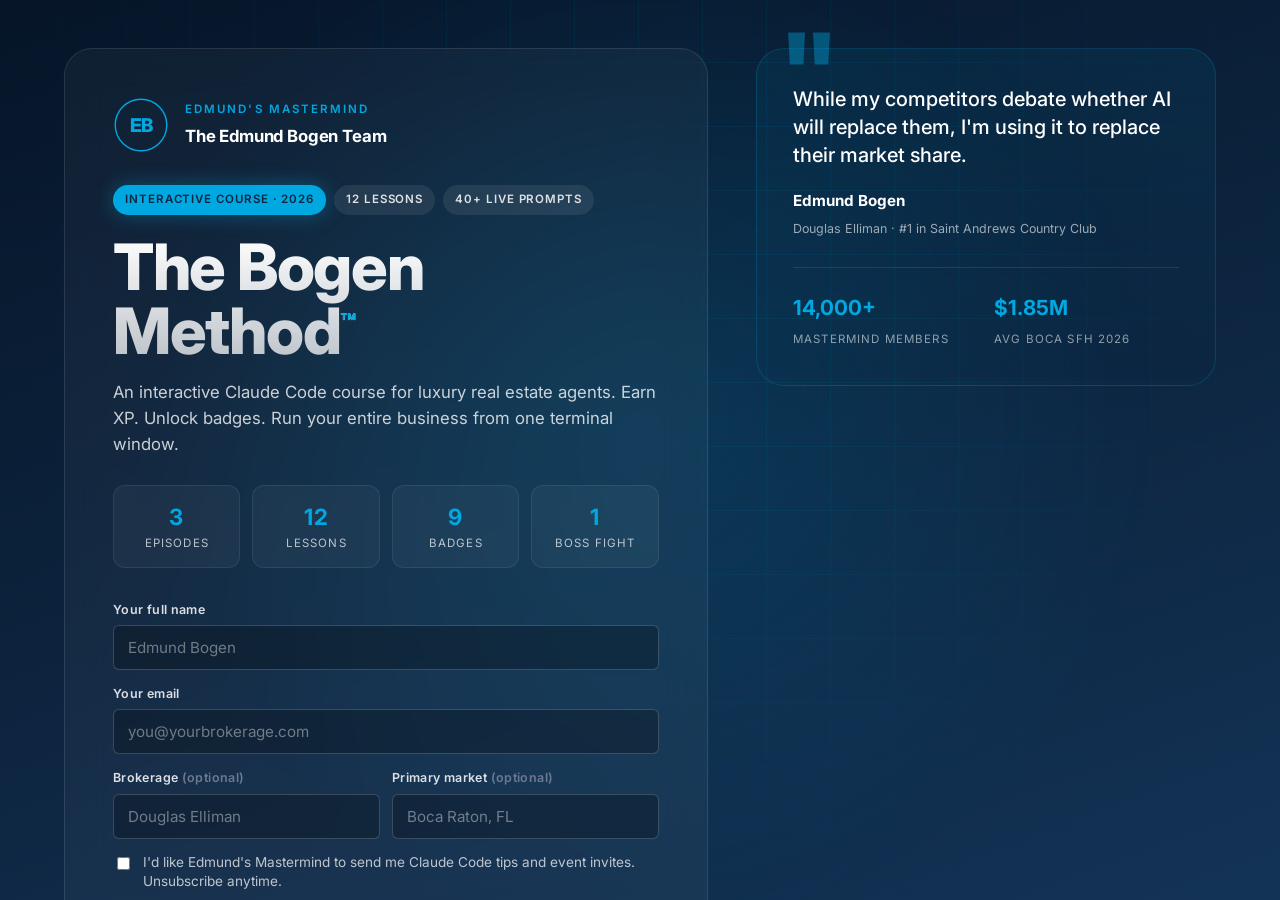
==== index.html @ 4c34db13 "The Bogen Method — interactive course site v1" ====
<!doctype html>
<html lang="en">
  <head>
    <meta charset="utf-8" />
    <meta name="viewport" content="width=device-width, initial-scale=1" />
    <meta name="theme-color" content="#0d2540" />
    <title>The Bogen Method — Claude Code for Realtors | Edmund's Mastermind</title>
    <meta
      name="description"
      content="The interactive Claude Code course for luxury real estate agents. Install, master, and scale your business from the terminal — taught by Edmund Bogen, Douglas Elliman."
    />
    <link rel="preconnect" href="https://fonts.googleapis.com" />
    <link rel="preconnect" href="https://fonts.gstatic.com" crossorigin />
    <link
      href="https://fonts.googleapis.com/css2?family=Inter:wght@300;400;500;600;700;800;900&family=JetBrains+Mono:wght@400;500;600;700&display=swap"
      rel="stylesheet"
    />
    <link rel="stylesheet" href="css/style.css" />
    <link rel="icon" type="image/svg+xml" href="assets/favicon.svg" />
  </head>
  <body>
    <!-- ============ ENROLL GATE ============ -->
    <section id="gate" class="screen screen--gate active">
      <div class="gate-bg" aria-hidden="true">
        <div class="gate-grid"></div>
        <div class="gate-glow"></div>
      </div>
      <div class="gate-inner">
        <div class="gate-card">
          <div class="gate-brand">
            <div class="logo-mark" aria-hidden="true">
              <svg viewBox="0 0 100 100" fill="none">
                <circle cx="50" cy="50" r="46" stroke="currentColor" stroke-width="2.5" />
                <text x="50" y="62" text-anchor="middle" font-family="Inter, sans-serif" font-weight="800" font-size="34" fill="currentColor" letter-spacing="-1">EB</text>
              </svg>
            </div>
            <div>
              <div class="eyebrow">Edmund's Mastermind</div>
              <div class="brand-name">The Edmund Bogen Team</div>
            </div>
          </div>

          <div class="badge-row">
            <span class="pill pill--accent">Interactive Course · 2026</span>
            <span class="pill">12 lessons</span>
            <span class="pill">40+ live prompts</span>
          </div>

          <h1 class="gate-title">
            The Bogen Method<span class="gate-title-trade">™</span>
          </h1>
          <p class="gate-tagline">
            An interactive Claude Code course for luxury real estate agents.
            Earn XP. Unlock badges. Run your entire business from one terminal window.
          </p>

          <ul class="gate-stats">
            <li><strong>3</strong>Episodes</li>
            <li><strong>12</strong>Lessons</li>
            <li><strong>9</strong>Badges</li>
            <li><strong>1</strong>Boss fight</li>
          </ul>

          <form id="enrollForm" class="gate-form" autocomplete="on" novalidate>
            <div class="form-row">
              <label for="fullName">Your full name</label>
              <input id="fullName" name="fullName" type="text" required placeholder="Edmund Bogen" autocomplete="name" />
            </div>
            <div class="form-row">
              <label for="email">Your email</label>
              <input id="email" name="email" type="email" required placeholder="you@yourbrokerage.com" autocomplete="email" />
            </div>
            <div class="form-row form-row--split">
              <div>
                <label for="brokerage">Brokerage <span class="muted">(optional)</span></label>
                <input id="brokerage" name="brokerage" type="text" placeholder="Douglas Elliman" autocomplete="organization" />
              </div>
              <div>
                <label for="market">Primary market <span class="muted">(optional)</span></label>
                <input id="market" name="market" type="text" placeholder="Boca Raton, FL" />
              </div>
            </div>

            <label class="checkbox-row">
              <input id="consent" type="checkbox" required />
              <span>I'd like Edmund's Mastermind to send me Claude Code tips and event invites. Unsubscribe anytime.</span>
            </label>

            <button id="enrollBtn" type="submit" class="btn btn--primary btn--full">
              <span>Start Episode 1</span>
              <span class="btn-arrow">→</span>
            </button>
          </form>

          <p class="gate-fineprint">
            Already enrolled? Progress is saved on this device.
            <button id="resumeBtn" class="link-btn" type="button">Resume your game →</button>
          </p>
        </div>

        <aside class="gate-quote">
          <div class="gate-quote-mark">"</div>
          <blockquote>
            While my competitors debate whether AI will replace them, I'm using it to replace their market share.
          </blockquote>
          <cite>
            <strong>Edmund Bogen</strong>
            <span>Douglas Elliman · #1 in Saint Andrews Country Club</span>
          </cite>
          <div class="gate-quote-stats">
            <div><strong>14,000+</strong><span>Mastermind members</span></div>
            <div><strong>$1.85M</strong><span>Avg Boca SFH 2026</span></div>
          </div>
        </aside>
      </div>
    </section>

    <!-- ============ MAIN APP ============ -->
    <div id="app" class="app" hidden>
      <header class="topbar">
        <div class="topbar-inner">
          <a class="topbar-brand" href="#" data-route="home">
            <svg class="topbar-logo" viewBox="0 0 100 100" fill="none" aria-hidden="true">
              <circle cx="50" cy="50" r="46" stroke="currentColor" stroke-width="2.5" />
              <text x="50" y="62" text-anchor="middle" font-family="Inter, sans-serif" font-weight="800" font-size="34" fill="currentColor" letter-spacing="-1">EB</text>
            </svg>
            <span>The Bogen Method</span>
          </a>
          <nav class="topbar-nav" id="topbarNav">
            <a href="#" data-route="home">Home</a>
            <a href="#" data-route="ep1">Episode 1</a>
            <a href="#" data-route="ep2">Episode 2</a>
            <a href="#" data-route="ep3">Episode 3</a>
            <a href="#" data-route="tools">Tools</a>
            <a href="#" data-route="vault">Vault</a>
            <a href="#" data-route="badges">Badges</a>
          </nav>
          <div class="topbar-user">
            <div class="hud">
              <div class="hud-item" title="Your level">
                <span class="hud-label">LVL</span>
                <span id="hudLevel" class="hud-value">1</span>
              </div>
              <div class="hud-item hud-item--xp" title="Experience points">
                <span class="hud-label">XP</span>
                <span id="hudXP" class="hud-value">0</span>
                <div class="hud-xpbar"><div id="hudXPFill" class="hud-xpbar-fill"></div></div>
              </div>
              <div class="hud-item hud-item--streak" title="Daily streak">
                <span class="hud-flame">🔥</span>
                <span id="hudStreak" class="hud-value">0</span>
              </div>
            </div>
            <button id="userMenuBtn" class="user-menu-btn" aria-label="Account menu">
              <span id="userInitial">E</span>
            </button>
            <div id="userMenu" class="user-menu" hidden>
              <div class="user-menu-head">
                <div id="userMenuName"></div>
                <div id="userMenuEmail" class="muted"></div>
              </div>
              <button data-route="vault">My Vault</button>
              <button data-route="badges">Badges & Stats</button>
              <button id="exportBtn">Export progress</button>
              <button id="resetBtn" class="danger">Sign out / reset</button>
            </div>
          </div>
        </div>
        <div class="topbar-progress"><div id="totalProgress" class="topbar-progress-fill"></div></div>
      </header>

      <main id="view" class="view"></main>

      <footer class="footer">
        <div class="footer-inner">
          <div>
            <div class="footer-brand">The Edmund Bogen Team</div>
            <div class="footer-sub">at Douglas Elliman Real Estate · Boca Raton, FL</div>
          </div>
          <div class="footer-meta">
            <span>© 2026 Edmund's Mastermind</span>
            <span class="dot">·</span>
            <a href="mailto:edmund@bogenhomes.com">edmund@bogenhomes.com</a>
            <span class="dot">·</span>
            <a href="tel:5612357575">561-235-7575</a>
          </div>
        </div>
      </footer>
    </div>

    <!-- ============ TOAST + XP POPS ============ -->
    <div id="toast" class="toast" role="status" aria-live="polite"></div>
    <div id="xpStage" class="xp-stage" aria-hidden="true"></div>

    <!-- ============ MODAL ============ -->
    <div id="modal" class="modal" hidden>
      <div class="modal-backdrop" data-close></div>
      <div class="modal-panel" role="dialog" aria-modal="true">
        <button class="modal-close" id="modalClose" aria-label="Close">×</button>
        <div id="modalBody"></div>
      </div>
    </div>

    <!-- ============ BADGE UNLOCK OVERLAY ============ -->
    <div id="badgeOverlay" class="badge-overlay" hidden>
      <div class="badge-overlay-inner">
        <div class="badge-overlay-rays"></div>
        <div id="badgeOverlayIcon" class="badge-overlay-icon"></div>
        <div class="badge-overlay-label">Badge unlocked</div>
        <div id="badgeOverlayName" class="badge-overlay-name"></div>
        <div id="badgeOverlayDesc" class="badge-overlay-desc"></div>
        <button id="badgeOverlayBtn" class="btn btn--primary">Claim +50 XP</button>
      </div>
    </div>

    <script src="js/data.js"></script>
    <script src="js/state.js"></script>
    <script src="js/sfx.js"></script>
    <script src="js/components.js"></script>
    <script src="js/lessons.js"></script>
    <script src="js/tools.js"></script>
    <script src="js/app.js"></script>
  </body>
</html>
---- css/style.css ----
/* =========================================================
   The Bogen Method — Interactive Course
   Edmund Bogen Team brand: navy #0d2540 / #1a3e5c / cyan #00a8e1
   ========================================================= */

:root {
  --navy-950: #08172a;
  --navy-900: #0d2540;
  --navy-800: #133356;
  --navy-700: #1a3e5c;
  --navy-600: #234e74;
  --navy-500: #2f6593;
  --ink: #0a1a2e;
  --ink-2: #1a2842;
  --paper: #ffffff;
  --paper-soft: #f6f8fb;
  --paper-warm: #f1f4f8;
  --line: #dde3ec;
  --line-strong: #c5cfdc;
  --muted: #6b7a90;
  --muted-2: #94a3b8;
  --text: #0a1a2e;
  --text-2: #2a3a52;

  --cyan: #00a8e1;
  --cyan-bright: #1bb6e8;
  --cyan-dark: #0080ab;
  --cyan-glow: rgba(0, 168, 225, 0.35);

  --gold: #e6b450;
  --green: #2ec27e;
  --red: #e35d6a;
  --purple: #8b6cef;
  --orange: #f08a3e;

  --radius-sm: 6px;
  --radius: 12px;
  --radius-lg: 18px;
  --radius-xl: 28px;

  --shadow-sm: 0 1px 2px rgba(13, 37, 64, 0.08), 0 2px 6px rgba(13, 37, 64, 0.04);
  --shadow: 0 4px 16px rgba(13, 37, 64, 0.08), 0 12px 32px rgba(13, 37, 64, 0.06);
  --shadow-lg: 0 20px 60px rgba(13, 37, 64, 0.18), 0 4px 12px rgba(13, 37, 64, 0.06);
  --shadow-glow: 0 0 0 1px var(--cyan), 0 0 24px var(--cyan-glow);

  --font-sans: "Inter", ui-sans-serif, system-ui, -apple-system, "Segoe UI", Roboto, sans-serif;
  --font-mono: "JetBrains Mono", ui-monospace, "SF Mono", Menlo, Consolas, monospace;

  --t-fast: 160ms cubic-bezier(0.4, 0, 0.2, 1);
  --t-mid: 280ms cubic-bezier(0.4, 0, 0.2, 1);
  --t-slow: 480ms cubic-bezier(0.16, 1, 0.3, 1);
}

* {
  box-sizing: border-box;
}

html,
body {
  margin: 0;
  padding: 0;
}

body {
  font-family: var(--font-sans);
  color: var(--text);
  background: var(--paper-soft);
  font-size: 16px;
  line-height: 1.55;
  -webkit-font-smoothing: antialiased;
  -moz-osx-font-smoothing: grayscale;
  text-rendering: optimizeLegibility;
}

button {
  font-family: inherit;
  cursor: pointer;
  border: none;
  background: none;
  color: inherit;
}
a {
  color: var(--navy-700);
  text-decoration: none;
}
a:hover {
  color: var(--cyan);
}
input,
textarea {
  font-family: inherit;
  color: inherit;
}

img,
svg {
  display: block;
  max-width: 100%;
}

/* ============================ TYPOGRAPHY ============================ */
h1,
h2,
h3,
h4 {
  margin: 0 0 0.4em;
  letter-spacing: -0.02em;
  color: var(--ink);
  font-weight: 700;
  line-height: 1.15;
}
h1 {
  font-size: clamp(2rem, 4.5vw, 3.4rem);
  font-weight: 800;
}
h2 {
  font-size: clamp(1.5rem, 3vw, 2.1rem);
}
h3 {
  font-size: 1.25rem;
}
h4 {
  font-size: 1.05rem;
}
p {
  margin: 0 0 1em;
}
.muted {
  color: var(--muted);
}
.eyebrow {
  font-size: 0.72rem;
  text-transform: uppercase;
  letter-spacing: 0.18em;
  font-weight: 600;
  color: var(--cyan);
}

/* ============================ ENROLL GATE ============================ */
.screen--gate {
  position: fixed;
  inset: 0;
  background: linear-gradient(160deg, #061528 0%, #0d2540 55%, #133356 100%);
  color: #fff;
  overflow: auto;
  z-index: 100;
}
.screen--gate.hidden {
  display: none;
}
.gate-bg {
  position: absolute;
  inset: 0;
  overflow: hidden;
  pointer-events: none;
}
.gate-grid {
  position: absolute;
  inset: -2px;
  background-image:
    linear-gradient(to right, rgba(0, 168, 225, 0.07) 1px, transparent 1px),
    linear-gradient(to bottom, rgba(0, 168, 225, 0.07) 1px, transparent 1px);
  background-size: 64px 64px;
  mask-image: radial-gradient(ellipse at 50% 30%, #000 30%, transparent 80%);
}
.gate-glow {
  position: absolute;
  top: -20%;
  left: 50%;
  transform: translateX(-50%);
  width: 1200px;
  height: 1200px;
  background: radial-gradient(circle, var(--cyan-glow) 0%, transparent 60%);
  opacity: 0.45;
  filter: blur(40px);
}
.gate-inner {
  position: relative;
  z-index: 1;
  max-width: 1200px;
  margin: 0 auto;
  padding: 48px 24px 80px;
  display: grid;
  grid-template-columns: minmax(0, 1.4fr) minmax(0, 1fr);
  gap: 48px;
  align-items: start;
}
@media (max-width: 920px) {
  .gate-inner {
    grid-template-columns: 1fr;
  }
}
.gate-card {
  background: rgba(255, 255, 255, 0.04);
  border: 1px solid rgba(255, 255, 255, 0.1);
  border-radius: var(--radius-xl);
  padding: clamp(28px, 4vw, 48px);
  backdrop-filter: blur(20px);
}
.gate-brand {
  display: flex;
  align-items: center;
  gap: 16px;
  margin-bottom: 32px;
}
.gate-brand .logo-mark {
  width: 56px;
  height: 56px;
  color: var(--cyan);
  flex-shrink: 0;
}
.gate-brand .eyebrow {
  margin-bottom: 4px;
}
.gate-brand .brand-name {
  font-weight: 700;
  font-size: 1.05rem;
  letter-spacing: -0.01em;
}
.badge-row {
  display: flex;
  gap: 8px;
  margin-bottom: 20px;
  flex-wrap: wrap;
}
.pill {
  display: inline-flex;
  align-items: center;
  font-size: 0.72rem;
  font-weight: 600;
  letter-spacing: 0.08em;
  text-transform: uppercase;
  padding: 6px 12px;
  border-radius: 999px;
  background: rgba(255, 255, 255, 0.08);
  color: rgba(255, 255, 255, 0.85);
}
.pill--accent {
  background: var(--cyan);
  color: var(--navy-900);
  box-shadow: 0 0 20px var(--cyan-glow);
}
.gate-title {
  font-size: clamp(2.4rem, 6vw, 4rem);
  font-weight: 800;
  line-height: 1;
  margin: 0 0 16px;
  background: linear-gradient(180deg, #fff 0%, rgba(255, 255, 255, 0.72) 100%);
  -webkit-background-clip: text;
  background-clip: text;
  color: transparent;
}
.gate-title-trade {
  font-size: 0.4em;
  vertical-align: super;
  color: var(--cyan);
  -webkit-text-fill-color: var(--cyan);
}
.gate-tagline {
  font-size: 1.05rem;
  color: rgba(255, 255, 255, 0.78);
  max-width: 56ch;
  margin: 0 0 28px;
  line-height: 1.55;
}
.gate-stats {
  list-style: none;
  display: grid;
  grid-template-columns: repeat(4, 1fr);
  gap: 12px;
  margin: 0 0 32px;
  padding: 0;
}
.gate-stats li {
  text-align: center;
  padding: 14px 8px;
  background: rgba(255, 255, 255, 0.04);
  border: 1px solid rgba(255, 255, 255, 0.08);
  border-radius: var(--radius);
}
.gate-stats strong {
  display: block;
  font-size: 1.4rem;
  color: var(--cyan);
  font-weight: 700;
}
.gate-stats li {
  font-size: 0.72rem;
  text-transform: uppercase;
  letter-spacing: 0.1em;
  color: rgba(255, 255, 255, 0.7);
}
.gate-form {
  margin-bottom: 16px;
}
.form-row {
  margin-bottom: 14px;
}
.form-row label {
  display: block;
  font-size: 0.78rem;
  font-weight: 600;
  margin-bottom: 6px;
  color: rgba(255, 255, 255, 0.85);
  letter-spacing: 0.03em;
}
.form-row--split {
  display: grid;
  grid-template-columns: 1fr 1fr;
  gap: 12px;
}
@media (max-width: 540px) {
  .form-row--split {
    grid-template-columns: 1fr;
  }
}
.gate-form input[type="text"],
.gate-form input[type="email"] {
  width: 100%;
  padding: 12px 14px;
  border-radius: var(--radius-sm);
  border: 1px solid rgba(255, 255, 255, 0.18);
  background: rgba(0, 0, 0, 0.25);
  color: #fff;
  font-size: 0.95rem;
  transition: border var(--t-fast), box-shadow var(--t-fast);
}
.gate-form input::placeholder {
  color: rgba(255, 255, 255, 0.4);
}
.gate-form input:focus {
  outline: none;
  border-color: var(--cyan);
  box-shadow: 0 0 0 3px rgba(0, 168, 225, 0.25);
}
.gate-form input[aria-invalid="true"] {
  border-color: var(--red);
}
.checkbox-row {
  display: flex;
  gap: 10px;
  align-items: flex-start;
  font-size: 0.85rem;
  color: rgba(255, 255, 255, 0.72);
  margin-bottom: 20px;
  line-height: 1.45;
  cursor: pointer;
}
.checkbox-row input {
  margin-top: 4px;
  accent-color: var(--cyan);
}
.gate-fineprint {
  text-align: center;
  font-size: 0.85rem;
  color: rgba(255, 255, 255, 0.55);
  margin: 0;
}
.link-btn {
  color: var(--cyan);
  background: none;
  border: none;
  padding: 0;
  cursor: pointer;
  font: inherit;
  text-decoration: underline;
  text-underline-offset: 3px;
}
.link-btn:hover {
  color: var(--cyan-bright);
}
.gate-quote {
  background: linear-gradient(180deg, rgba(0, 168, 225, 0.08) 0%, rgba(0, 0, 0, 0) 100%);
  border: 1px solid rgba(0, 168, 225, 0.2);
  border-radius: var(--radius-xl);
  padding: 36px;
  position: relative;
}
.gate-quote-mark {
  position: absolute;
  top: -32px;
  left: 24px;
  font-size: 7rem;
  font-weight: 800;
  color: var(--cyan);
  opacity: 0.4;
  line-height: 1;
}
.gate-quote blockquote {
  margin: 0 0 20px;
  font-size: 1.25rem;
  line-height: 1.4;
  font-weight: 500;
  color: #fff;
}
.gate-quote cite {
  font-style: normal;
  display: block;
}
.gate-quote cite strong {
  display: block;
  font-size: 0.95rem;
  margin-bottom: 2px;
}
.gate-quote cite span {
  font-size: 0.78rem;
  color: rgba(255, 255, 255, 0.6);
}
.gate-quote-stats {
  display: grid;
  grid-template-columns: 1fr 1fr;
  gap: 16px;
  margin-top: 28px;
  padding-top: 24px;
  border-top: 1px solid rgba(255, 255, 255, 0.1);
}
.gate-quote-stats > div strong {
  display: block;
  font-size: 1.3rem;
  color: var(--cyan);
  font-weight: 700;
}
.gate-quote-stats > div span {
  font-size: 0.72rem;
  text-transform: uppercase;
  letter-spacing: 0.1em;
  color: rgba(255, 255, 255, 0.55);
}

/* ============================ BUTTONS ============================ */
.btn {
  display: inline-flex;
  align-items: center;
  justify-content: center;
  gap: 8px;
  padding: 12px 22px;
  font-size: 0.92rem;
  font-weight: 600;
  letter-spacing: 0.02em;
  border-radius: var(--radius-sm);
  transition: all var(--t-fast);
  border: 1px solid transparent;
  white-space: nowrap;
  user-select: none;
}
.btn--primary {
  background: var(--cyan);
  color: var(--navy-900);
  box-shadow: 0 4px 14px rgba(0, 168, 225, 0.35);
}
.btn--primary:hover {
  background: var(--cyan-bright);
  transform: translateY(-1px);
  box-shadow: 0 6px 22px rgba(0, 168, 225, 0.5);
}
.btn--primary:active {
  transform: translateY(0);
}
.btn--ghost {
  background: transparent;
  border-color: var(--line);
  color: var(--text);
}
.btn--ghost:hover {
  border-color: var(--navy-700);
  color: var(--navy-700);
}
.btn--dark {
  background: var(--navy-900);
  color: #fff;
}
.btn--dark:hover {
  background: var(--navy-700);
}
.btn--full {
  width: 100%;
  padding: 14px 22px;
  font-size: 1rem;
}
.btn--lg {
  padding: 16px 28px;
  font-size: 1.05rem;
}
.btn--sm {
  padding: 8px 14px;
  font-size: 0.82rem;
}
.btn-arrow {
  transition: transform var(--t-fast);
}
.btn:hover .btn-arrow {
  transform: translateX(3px);
}
.btn:disabled {
  opacity: 0.5;
  cursor: not-allowed;
  transform: none !important;
}

/* ============================ TOP BAR ============================ */
.app {
  min-height: 100vh;
  display: flex;
  flex-direction: column;
}
.topbar {
  position: sticky;
  top: 0;
  z-index: 40;
  background: rgba(13, 37, 64, 0.97);
  color: #fff;
  backdrop-filter: blur(20px);
  border-bottom: 1px solid rgba(255, 255, 255, 0.08);
}
.topbar-inner {
  max-width: 1280px;
  margin: 0 auto;
  padding: 12px 24px;
  display: flex;
  align-items: center;
  gap: 20px;
}
.topbar-brand {
  display: flex;
  align-items: center;
  gap: 10px;
  color: #fff;
  font-weight: 700;
  letter-spacing: -0.01em;
  flex-shrink: 0;
}
.topbar-brand:hover {
  color: var(--cyan);
}
.topbar-logo {
  width: 32px;
  height: 32px;
  color: var(--cyan);
}
.topbar-brand span {
  font-size: 0.95rem;
}
.topbar-nav {
  display: flex;
  gap: 4px;
  flex: 1;
  margin-left: 16px;
  overflow-x: auto;
  scrollbar-width: none;
}
.topbar-nav::-webkit-scrollbar {
  display: none;
}
.topbar-nav a {
  color: rgba(255, 255, 255, 0.7);
  font-size: 0.85rem;
  font-weight: 500;
  padding: 8px 12px;
  border-radius: var(--radius-sm);
  white-space: nowrap;
  transition: all var(--t-fast);
}
.topbar-nav a:hover {
  background: rgba(255, 255, 255, 0.06);
  color: #fff;
}
.topbar-nav a.active {
  color: var(--cyan);
  background: rgba(0, 168, 225, 0.1);
}
.topbar-user {
  display: flex;
  align-items: center;
  gap: 14px;
  position: relative;
}
.hud {
  display: flex;
  align-items: center;
  gap: 8px;
  padding: 6px 10px;
  background: rgba(0, 0, 0, 0.25);
  border-radius: 999px;
  border: 1px solid rgba(255, 255, 255, 0.06);
}
.hud-item {
  display: flex;
  align-items: center;
  gap: 4px;
  font-size: 0.78rem;
  font-weight: 700;
  padding: 0 4px;
}
.hud-label {
  color: rgba(255, 255, 255, 0.5);
  font-size: 0.65rem;
  letter-spacing: 0.1em;
}
.hud-value {
  color: #fff;
  font-variant-numeric: tabular-nums;
}
.hud-item--xp {
  position: relative;
  padding-right: 60px;
}
.hud-xpbar {
  position: absolute;
  right: 4px;
  top: 50%;
  transform: translateY(-50%);
  width: 48px;
  height: 5px;
  background: rgba(255, 255, 255, 0.1);
  border-radius: 999px;
  overflow: hidden;
}
.hud-xpbar-fill {
  height: 100%;
  background: linear-gradient(90deg, var(--cyan-dark), var(--cyan));
  width: 0;
  transition: width var(--t-slow);
  box-shadow: 0 0 8px var(--cyan-glow);
}
.hud-flame {
  font-size: 0.85rem;
}
.hud-item--streak .hud-value {
  color: var(--gold);
}
@media (max-width: 720px) {
  .hud {
    display: none;
  }
}
.user-menu-btn {
  width: 36px;
  height: 36px;
  border-radius: 999px;
  background: var(--cyan);
  color: var(--navy-900);
  font-weight: 700;
  font-size: 0.92rem;
  display: flex;
  align-items: center;
  justify-content: center;
}
.user-menu {
  position: absolute;
  right: 0;
  top: calc(100% + 8px);
  background: #fff;
  color: var(--text);
  border-radius: var(--radius);
  box-shadow: var(--shadow-lg);
  min-width: 240px;
  padding: 6px;
  z-index: 30;
}
.user-menu-head {
  padding: 10px 12px;
  border-bottom: 1px solid var(--line);
  margin-bottom: 4px;
}
.user-menu-head div:first-child {
  font-weight: 700;
}
.user-menu-head div + div {
  font-size: 0.82rem;
}
.user-menu button {
  display: block;
  width: 100%;
  text-align: left;
  padding: 9px 12px;
  font-size: 0.88rem;
  border-radius: var(--radius-sm);
  color: var(--text);
}
.user-menu button:hover {
  background: var(--paper-soft);
}
.user-menu button.danger {
  color: var(--red);
}
.topbar-progress {
  height: 3px;
  background: rgba(255, 255, 255, 0.06);
  position: relative;
}
.topbar-progress-fill {
  height: 100%;
  background: linear-gradient(90deg, var(--cyan-dark), var(--cyan), var(--cyan-bright));
  width: 0;
  transition: width var(--t-slow);
  box-shadow: 0 0 10px var(--cyan-glow);
}
@media (max-width: 760px) {
  .topbar-nav {
    font-size: 0.8rem;
  }
  .topbar-brand span {
    display: none;
  }
}

/* ============================ VIEW (main content area) ============================ */
.view {
  flex: 1;
  max-width: 1180px;
  width: 100%;
  margin: 0 auto;
  padding: 32px 24px 80px;
}
@media (max-width: 540px) {
  .view {
    padding: 20px 16px 60px;
  }
}

/* ============================ HOME / DASHBOARD ============================ */
.welcome {
  background: linear-gradient(135deg, var(--navy-900) 0%, var(--navy-700) 100%);
  color: #fff;
  border-radius: var(--radius-xl);
  padding: clamp(28px, 5vw, 48px);
  margin-bottom: 32px;
  position: relative;
  overflow: hidden;
}
.welcome::after {
  content: "";
  position: absolute;
  right: -120px;
  top: -120px;
  width: 360px;
  height: 360px;
  background: radial-gradient(circle, var(--cyan-glow) 0%, transparent 70%);
  filter: blur(40px);
}
.welcome-eyebrow {
  font-size: 0.72rem;
  text-transform: uppercase;
  letter-spacing: 0.18em;
  color: var(--cyan);
  font-weight: 600;
  margin-bottom: 12px;
}
.welcome h1 {
  color: #fff;
  font-size: clamp(1.6rem, 3.5vw, 2.4rem);
  margin-bottom: 8px;
}
.welcome p {
  color: rgba(255, 255, 255, 0.75);
  max-width: 60ch;
  font-size: 1.02rem;
}
.welcome-stats {
  display: grid;
  grid-template-columns: repeat(auto-fit, minmax(150px, 1fr));
  gap: 16px;
  margin-top: 28px;
  position: relative;
  z-index: 1;
}
.welcome-stat {
  background: rgba(255, 255, 255, 0.06);
  border: 1px solid rgba(255, 255, 255, 0.08);
  border-radius: var(--radius);
  padding: 14px 16px;
}
.welcome-stat-label {
  font-size: 0.7rem;
  text-transform: uppercase;
  letter-spacing: 0.12em;
  color: rgba(255, 255, 255, 0.5);
  margin-bottom: 4px;
}
.welcome-stat-value {
  font-size: 1.5rem;
  font-weight: 700;
  color: #fff;
  font-variant-numeric: tabular-nums;
}
.welcome-stat-value .accent {
  color: var(--cyan);
}
.welcome-cta {
  margin-top: 28px;
  display: flex;
  gap: 12px;
  flex-wrap: wrap;
}

.section-head {
  display: flex;
  justify-content: space-between;
  align-items: end;
  margin: 48px 0 18px;
  gap: 16px;
}
.section-head h2 {
  margin: 0;
}
.section-head p {
  color: var(--muted);
  margin: 0;
  font-size: 0.92rem;
}

.episode-grid {
  display: grid;
  grid-template-columns: repeat(auto-fit, minmax(320px, 1fr));
  gap: 20px;
}
.episode-card {
  background: #fff;
  border: 1px solid var(--line);
  border-radius: var(--radius-lg);
  padding: 24px;
  display: flex;
  flex-direction: column;
  gap: 14px;
  transition: all var(--t-mid);
  cursor: pointer;
  position: relative;
  overflow: hidden;
}
.episode-card::before {
  content: "";
  position: absolute;
  left: 0;
  top: 0;
  bottom: 0;
  width: 4px;
  background: var(--cyan);
  transform: scaleY(0.3);
  transform-origin: top;
  transition: transform var(--t-mid);
}
.episode-card:hover {
  transform: translateY(-2px);
  box-shadow: var(--shadow);
  border-color: var(--navy-700);
}
.episode-card:hover::before {
  transform: scaleY(1);
}
.episode-num {
  font-family: var(--font-mono);
  font-size: 0.78rem;
  font-weight: 600;
  color: var(--cyan);
  letter-spacing: 0.08em;
}
.episode-title {
  font-size: 1.4rem;
  font-weight: 700;
  margin: 0;
  line-height: 1.2;
}
.episode-desc {
  color: var(--muted);
  font-size: 0.92rem;
  margin: 0;
  line-height: 1.5;
  flex-grow: 1;
}
.episode-progress {
  display: flex;
  align-items: center;
  gap: 10px;
  font-size: 0.78rem;
  color: var(--muted);
}
.episode-progress-bar {
  flex: 1;
  height: 6px;
  background: var(--paper-warm);
  border-radius: 999px;
  overflow: hidden;
}
.episode-progress-fill {
  height: 100%;
  background: linear-gradient(90deg, var(--cyan-dark), var(--cyan));
  transition: width var(--t-slow);
}
.episode-meta {
  display: flex;
  gap: 14px;
  font-size: 0.78rem;
  color: var(--muted);
  padding-top: 12px;
  border-top: 1px solid var(--line);
}
.episode-meta strong {
  color: var(--text);
  font-weight: 600;
}

/* ============================ DASHBOARD PANELS ============================ */
.dash-grid {
  display: grid;
  grid-template-columns: 2fr 1fr;
  gap: 24px;
  margin: 32px 0;
}
@media (max-width: 880px) {
  .dash-grid {
    grid-template-columns: 1fr;
  }
}
.panel {
  background: #fff;
  border: 1px solid var(--line);
  border-radius: var(--radius-lg);
  padding: 24px;
}
.panel--dark {
  background: var(--navy-900);
  color: #fff;
  border: none;
}
.panel--dark h3 {
  color: #fff;
}
.panel h3 {
  margin-top: 0;
  font-size: 1.1rem;
  display: flex;
  align-items: center;
  gap: 8px;
}
.panel-eyebrow {
  font-size: 0.7rem;
  text-transform: uppercase;
  letter-spacing: 0.15em;
  font-weight: 600;
  color: var(--cyan);
  margin-bottom: 8px;
}

/* mission of the day */
.mission {
  display: flex;
  align-items: center;
  gap: 14px;
  padding: 14px 16px;
  border-radius: var(--radius);
  border: 1px dashed var(--cyan);
  background: rgba(0, 168, 225, 0.04);
  margin-top: 12px;
}
.mission-icon {
  width: 40px;
  height: 40px;
  flex-shrink: 0;
  border-radius: 12px;
  background: var(--cyan);
  color: #fff;
  display: flex;
  align-items: center;
  justify-content: center;
  font-size: 1.2rem;
}
.mission-text strong {
  display: block;
  font-size: 0.95rem;
}
.mission-text span {
  font-size: 0.82rem;
  color: var(--muted);
}

/* leaderboard / cohort stat */
.cohort {
  display: grid;
  grid-template-columns: 1fr;
  gap: 12px;
  margin-top: 8px;
}
.cohort-row {
  display: flex;
  align-items: center;
  gap: 10px;
  font-size: 0.85rem;
}
.cohort-row .name {
  width: 110px;
  color: rgba(255, 255, 255, 0.7);
}
.cohort-row.me .name {
  color: var(--cyan);
  font-weight: 700;
}
.cohort-bar {
  flex: 1;
  height: 8px;
  background: rgba(255, 255, 255, 0.08);
  border-radius: 999px;
  overflow: hidden;
}
.cohort-bar-fill {
  height: 100%;
  background: linear-gradient(90deg, var(--cyan-dark), var(--cyan));
  border-radius: 999px;
  transition: width var(--t-slow);
}
.cohort-row.me .cohort-bar-fill {
  background: linear-gradient(90deg, var(--gold), #ffd278);
}
.cohort-row .xp {
  width: 60px;
  text-align: right;
  font-variant-numeric: tabular-nums;
  font-weight: 600;
}

/* ============================ EPISODE PAGE ============================ */
.ep-hero {
  background: linear-gradient(135deg, var(--navy-900), var(--navy-700));
  color: #fff;
  padding: clamp(28px, 4vw, 44px);
  border-radius: var(--radius-xl);
  margin-bottom: 32px;
  position: relative;
  overflow: hidden;
}
.ep-hero-eyebrow {
  font-size: 0.74rem;
  letter-spacing: 0.15em;
  color: var(--cyan);
  font-weight: 600;
  text-transform: uppercase;
  margin-bottom: 8px;
}
.ep-hero h1 {
  color: #fff;
}
.ep-hero p {
  max-width: 60ch;
  color: rgba(255, 255, 255, 0.78);
}

.lesson-list {
  display: grid;
  gap: 12px;
}
.lesson-row {
  background: #fff;
  border: 1px solid var(--line);
  border-radius: var(--radius);
  padding: 16px 20px;
  display: grid;
  grid-template-columns: 36px 1fr auto;
  align-items: center;
  gap: 16px;
  cursor: pointer;
  transition: all var(--t-fast);
}
.lesson-row:hover {
  border-color: var(--navy-700);
  transform: translateX(2px);
}
.lesson-row.locked {
  opacity: 0.55;
  cursor: not-allowed;
}
.lesson-row.locked:hover {
  transform: none;
  border-color: var(--line);
}
.lesson-row.done {
  background: linear-gradient(to right, rgba(46, 194, 126, 0.05), #fff);
}
.lesson-num {
  width: 36px;
  height: 36px;
  border-radius: 999px;
  background: var(--paper-warm);
  display: flex;
  align-items: center;
  justify-content: center;
  font-weight: 700;
  font-size: 0.92rem;
  color: var(--muted);
}
.lesson-row.done .lesson-num {
  background: var(--green);
  color: #fff;
}
.lesson-row.active .lesson-num {
  background: var(--cyan);
  color: #fff;
}
.lesson-title {
  font-weight: 600;
  font-size: 0.98rem;
  margin: 0;
}
.lesson-meta {
  font-size: 0.78rem;
  color: var(--muted);
  margin-top: 2px;
}
.lesson-xp {
  font-size: 0.78rem;
  font-weight: 700;
  color: var(--cyan);
  background: rgba(0, 168, 225, 0.08);
  padding: 4px 10px;
  border-radius: 999px;
  white-space: nowrap;
}

/* ============================ LESSON PAGE ============================ */
.lesson-wrap {
  display: grid;
  grid-template-columns: 240px 1fr;
  gap: 36px;
}
@media (max-width: 880px) {
  .lesson-wrap {
    grid-template-columns: 1fr;
  }
  .lesson-side {
    position: static !important;
  }
}
.lesson-side {
  position: sticky;
  top: 80px;
  align-self: start;
  height: max-content;
}
.lesson-side-back {
  font-size: 0.85rem;
  color: var(--muted);
  display: inline-flex;
  align-items: center;
  gap: 6px;
  margin-bottom: 24px;
}
.lesson-side-eyebrow {
  font-size: 0.7rem;
  text-transform: uppercase;
  letter-spacing: 0.12em;
  color: var(--cyan);
  font-weight: 600;
  margin-bottom: 8px;
}
.lesson-side-num {
  font-family: var(--font-mono);
  font-size: 0.85rem;
  color: var(--muted);
  margin-bottom: 6px;
}
.lesson-side h2 {
  font-size: 1.3rem;
  line-height: 1.2;
  margin-bottom: 16px;
}
.lesson-toc {
  list-style: none;
  padding: 0;
  margin: 0 0 24px;
  border-left: 2px solid var(--line);
}
.lesson-toc li {
  padding: 6px 0 6px 14px;
  font-size: 0.85rem;
  color: var(--muted);
  position: relative;
  cursor: pointer;
  transition: color var(--t-fast);
}
.lesson-toc li:hover {
  color: var(--navy-700);
}
.lesson-toc li.active {
  color: var(--cyan);
  font-weight: 600;
}
.lesson-toc li.active::before {
  content: "";
  position: absolute;
  left: -2px;
  top: 6px;
  bottom: 6px;
  width: 2px;
  background: var(--cyan);
}

.lesson-main {
  min-width: 0;
}
.lesson-main h1 {
  font-size: clamp(1.8rem, 3.5vw, 2.6rem);
}
.lesson-section {
  margin: 32px 0;
}
.lesson-section h3 {
  font-size: 1.3rem;
  margin-bottom: 14px;
}
.lesson-main p {
  font-size: 1rem;
  line-height: 1.65;
  color: var(--text-2);
  max-width: 65ch;
}
.lesson-main ul,
.lesson-main ol {
  font-size: 0.98rem;
  line-height: 1.6;
  color: var(--text-2);
  max-width: 65ch;
}
.lesson-main strong {
  color: var(--ink);
}
.lesson-main code {
  font-family: var(--font-mono);
  font-size: 0.88em;
  background: var(--paper-warm);
  padding: 2px 6px;
  border-radius: 4px;
  color: var(--navy-800);
}

.callout {
  border-left: 4px solid var(--cyan);
  background: rgba(0, 168, 225, 0.05);
  border-radius: var(--radius-sm);
  padding: 16px 18px;
  margin: 20px 0;
}
.callout--warn {
  border-color: var(--orange);
  background: rgba(240, 138, 62, 0.06);
}
.callout--danger {
  border-color: var(--red);
  background: rgba(227, 93, 106, 0.06);
}
.callout--success {
  border-color: var(--green);
  background: rgba(46, 194, 126, 0.06);
}
.callout strong {
  display: block;
  margin-bottom: 4px;
  font-size: 0.92rem;
}
.callout p {
  margin: 0;
  font-size: 0.92rem;
}

/* ============================ INTERACTIVE: TERMINAL ============================ */
.terminal {
  background: #050b14;
  color: #d6e7f5;
  border-radius: var(--radius);
  font-family: var(--font-mono);
  font-size: 0.86rem;
  line-height: 1.55;
  overflow: hidden;
  border: 1px solid #11253f;
  margin: 16px 0;
  box-shadow: 0 20px 50px rgba(0, 0, 0, 0.25);
}
.terminal-head {
  display: flex;
  align-items: center;
  gap: 8px;
  padding: 10px 14px;
  background: #0a1828;
  border-bottom: 1px solid #11253f;
}
.terminal-dot {
  width: 12px;
  height: 12px;
  border-radius: 999px;
  background: #4b5b70;
}
.terminal-dot:nth-child(1) {
  background: #ff5f57;
}
.terminal-dot:nth-child(2) {
  background: #febc2e;
}
.terminal-dot:nth-child(3) {
  background: #28c840;
}
.terminal-title {
  margin-left: 10px;
  font-size: 0.78rem;
  color: #7a8da3;
  letter-spacing: 0.04em;
}
.terminal-body {
  padding: 16px 18px;
  min-height: 200px;
  max-height: 460px;
  overflow-y: auto;
  white-space: pre-wrap;
  word-break: break-word;
}
.terminal-line {
  display: block;
  animation: termfade 0.3s ease-out;
}
@keyframes termfade {
  from {
    opacity: 0;
    transform: translateY(2px);
  }
  to {
    opacity: 1;
    transform: none;
  }
}
.term-prompt {
  color: var(--cyan);
}
.term-cmd {
  color: #ffffff;
}
.term-out {
  color: #b8c8da;
}
.term-claude {
  color: #a8c5e6;
}
.term-good {
  color: #6ee19b;
}
.term-err {
  color: #ff7a7a;
}
.term-dim {
  color: #5d738f;
}
.term-input-row {
  display: flex;
  align-items: center;
  gap: 6px;
  padding: 0 18px 14px;
}
.term-input-prompt {
  color: var(--cyan);
}
.term-input {
  flex: 1;
  background: transparent;
  border: none;
  outline: none;
  color: #fff;
  font-family: var(--font-mono);
  font-size: 0.86rem;
  caret-color: var(--cyan);
}
.term-cursor {
  display: inline-block;
  width: 8px;
  height: 1.1em;
  background: var(--cyan);
  vertical-align: middle;
  animation: cursor 1s steps(1) infinite;
}
@keyframes cursor {
  50% {
    background: transparent;
  }
}
.term-hint {
  padding: 8px 18px;
  background: rgba(0, 168, 225, 0.08);
  border-top: 1px solid #11253f;
  font-size: 0.78rem;
  color: var(--cyan);
}
.term-hint code {
  background: rgba(0, 168, 225, 0.15);
  padding: 1px 6px;
  border-radius: 3px;
  font-size: 0.82em;
}

/* ============================ PROMPT BLOCK ============================ */
.prompt-block {
  background: var(--navy-900);
  color: #cfdcec;
  border-radius: var(--radius);
  padding: 0;
  margin: 16px 0;
  border: 1px solid var(--navy-700);
  overflow: hidden;
}
.prompt-block-head {
  display: flex;
  align-items: center;
  justify-content: space-between;
  padding: 10px 16px;
  border-bottom: 1px solid var(--navy-700);
  font-size: 0.78rem;
  background: var(--navy-800);
}
.prompt-block-label {
  color: var(--cyan);
  font-weight: 600;
  letter-spacing: 0.06em;
  text-transform: uppercase;
}
.prompt-block-actions {
  display: flex;
  gap: 6px;
}
.prompt-block pre {
  margin: 0;
  padding: 16px 18px;
  font-family: var(--font-mono);
  font-size: 0.84rem;
  line-height: 1.6;
  white-space: pre-wrap;
  word-break: break-word;
  max-height: 380px;
  overflow-y: auto;
}
.icon-btn {
  display: inline-flex;
  align-items: center;
  gap: 4px;
  padding: 4px 10px;
  background: transparent;
  border: 1px solid rgba(255, 255, 255, 0.18);
  color: #cfdcec;
  border-radius: var(--radius-sm);
  font-size: 0.74rem;
  font-weight: 600;
  letter-spacing: 0.03em;
  cursor: pointer;
  transition: all var(--t-fast);
}
.icon-btn:hover {
  background: rgba(0, 168, 225, 0.15);
  border-color: var(--cyan);
  color: #fff;
}
.icon-btn.copied {
  background: var(--green);
  border-color: var(--green);
  color: #fff;
}

/* ============================ QUIZ ============================ */
.quiz {
  background: #fff;
  border: 1px solid var(--line);
  border-radius: var(--radius-lg);
  padding: 24px;
  margin: 24px 0;
  position: relative;
}
.quiz-head {
  display: flex;
  justify-content: space-between;
  align-items: center;
  margin-bottom: 16px;
}
.quiz-eyebrow {
  font-size: 0.72rem;
  text-transform: uppercase;
  letter-spacing: 0.15em;
  color: var(--cyan);
  font-weight: 700;
}
.quiz-progress {
  font-size: 0.82rem;
  color: var(--muted);
  font-variant-numeric: tabular-nums;
}
.quiz-combo {
  display: inline-flex;
  align-items: center;
  gap: 4px;
  padding: 3px 8px;
  background: var(--gold);
  color: var(--navy-900);
  border-radius: 999px;
  font-size: 0.72rem;
  font-weight: 700;
  margin-left: 8px;
  animation: pop 0.4s ease-out;
}
@keyframes pop {
  0% {
    transform: scale(0.4);
    opacity: 0;
  }
  60% {
    transform: scale(1.15);
  }
  100% {
    transform: scale(1);
    opacity: 1;
  }
}
.quiz-timer {
  display: flex;
  align-items: center;
  gap: 8px;
}
.quiz-timer-bar {
  width: 100px;
  height: 5px;
  background: var(--paper-warm);
  border-radius: 999px;
  overflow: hidden;
}
.quiz-timer-fill {
  height: 100%;
  background: var(--green);
  width: 100%;
  transition: width 1s linear, background-color var(--t-fast);
}
.quiz-timer-fill.warn {
  background: var(--orange);
}
.quiz-timer-fill.danger {
  background: var(--red);
}
.quiz-question {
  font-size: 1.1rem;
  font-weight: 600;
  line-height: 1.45;
  margin-bottom: 20px;
}
.quiz-options {
  display: grid;
  gap: 10px;
}
.quiz-option {
  text-align: left;
  width: 100%;
  background: #fff;
  border: 2px solid var(--line);
  padding: 14px 16px;
  border-radius: var(--radius);
  font-size: 0.96rem;
  cursor: pointer;
  transition: all var(--t-fast);
  display: flex;
  align-items: flex-start;
  gap: 12px;
  line-height: 1.45;
}
.quiz-option:hover:not(:disabled) {
  border-color: var(--navy-700);
  background: var(--paper-soft);
}
.quiz-option .quiz-key {
  flex-shrink: 0;
  width: 26px;
  height: 26px;
  border-radius: 6px;
  background: var(--paper-warm);
  display: flex;
  align-items: center;
  justify-content: center;
  font-weight: 700;
  font-size: 0.78rem;
  font-family: var(--font-mono);
}
.quiz-option.correct {
  border-color: var(--green);
  background: rgba(46, 194, 126, 0.08);
}
.quiz-option.correct .quiz-key {
  background: var(--green);
  color: #fff;
}
.quiz-option.wrong {
  border-color: var(--red);
  background: rgba(227, 93, 106, 0.08);
}
.quiz-option.wrong .quiz-key {
  background: var(--red);
  color: #fff;
}
.quiz-option:disabled {
  cursor: not-allowed;
}
.quiz-feedback {
  margin-top: 16px;
  padding: 14px 16px;
  background: var(--paper-warm);
  border-radius: var(--radius);
  font-size: 0.92rem;
  animation: slideUp 0.3s ease-out;
}
.quiz-feedback strong {
  display: block;
  margin-bottom: 4px;
}
.quiz-feedback.correct {
  background: rgba(46, 194, 126, 0.08);
  color: #1f7a4e;
}
.quiz-feedback.wrong {
  background: rgba(227, 93, 106, 0.08);
  color: #a8323e;
}
@keyframes slideUp {
  from {
    opacity: 0;
    transform: translateY(6px);
  }
  to {
    opacity: 1;
    transform: none;
  }
}
.quiz-next {
  margin-top: 18px;
  text-align: right;
}

.quiz-result {
  text-align: center;
  padding: 12px;
}
.quiz-result-score {
  font-size: 3rem;
  font-weight: 800;
  color: var(--cyan);
  font-variant-numeric: tabular-nums;
}
.quiz-result-stars {
  display: flex;
  justify-content: center;
  gap: 6px;
  font-size: 1.6rem;
  margin: 8px 0 16px;
}
.quiz-star {
  color: var(--line);
  transition: all var(--t-mid);
}
.quiz-star.on {
  color: var(--gold);
  animation: starpop 0.4s ease-out;
}
@keyframes starpop {
  from {
    transform: scale(0) rotate(-60deg);
  }
  to {
    transform: scale(1) rotate(0);
  }
}

/* ============================ CTFC DRAG BUILDER ============================ */
.ctfc {
  background: #fff;
  border: 1px solid var(--line);
  border-radius: var(--radius-lg);
  padding: 24px;
  margin: 24px 0;
}
.ctfc-cols {
  display: grid;
  grid-template-columns: 1fr 1fr;
  gap: 20px;
  margin: 16px 0;
}
@media (max-width: 640px) {
  .ctfc-cols {
    grid-template-columns: 1fr;
  }
}
.ctfc-pool,
.ctfc-slots {
  background: var(--paper-soft);
  border-radius: var(--radius);
  padding: 14px;
  min-height: 240px;
}
.ctfc-pool h4,
.ctfc-slots h4 {
  font-size: 0.82rem;
  letter-spacing: 0.08em;
  text-transform: uppercase;
  color: var(--muted);
  margin: 0 0 10px;
}
.ctfc-chip {
  display: block;
  background: #fff;
  border: 1px solid var(--line-strong);
  border-radius: var(--radius-sm);
  padding: 10px 12px;
  font-size: 0.88rem;
  margin-bottom: 8px;
  cursor: grab;
  user-select: none;
  transition: all var(--t-fast);
}
.ctfc-chip:hover {
  border-color: var(--cyan);
  transform: translateY(-1px);
  box-shadow: var(--shadow-sm);
}
.ctfc-chip.dragging {
  opacity: 0.4;
}
.ctfc-chip.placed {
  display: none;
}
.ctfc-slot {
  background: #fff;
  border: 2px dashed var(--line-strong);
  border-radius: var(--radius-sm);
  padding: 12px;
  margin-bottom: 10px;
  min-height: 52px;
  display: flex;
  align-items: center;
  gap: 10px;
  transition: all var(--t-fast);
}
.ctfc-slot.over {
  border-color: var(--cyan);
  background: rgba(0, 168, 225, 0.05);
}
.ctfc-slot.filled {
  border-style: solid;
  background: var(--paper-warm);
}
.ctfc-slot-label {
  font-size: 0.7rem;
  font-weight: 700;
  text-transform: uppercase;
  letter-spacing: 0.08em;
  color: var(--cyan);
  background: rgba(0, 168, 225, 0.1);
  padding: 4px 8px;
  border-radius: 4px;
}
.ctfc-slot.filled .ctfc-slot-content {
  font-size: 0.88rem;
}
.ctfc-result {
  background: var(--navy-900);
  color: #cfdcec;
  border-radius: var(--radius);
  padding: 16px;
  font-family: var(--font-mono);
  font-size: 0.84rem;
  margin-top: 16px;
  min-height: 80px;
}
.ctfc-result em {
  color: var(--muted-2);
  font-style: normal;
}

/* ============================ SLASH FORGE ============================ */
.forge {
  background: #fff;
  border: 1px solid var(--line);
  border-radius: var(--radius-lg);
  padding: 24px;
  margin: 24px 0;
}
.forge-grid {
  display: grid;
  grid-template-columns: 1fr 1fr;
  gap: 24px;
}
@media (max-width: 760px) {
  .forge-grid {
    grid-template-columns: 1fr;
  }
}
.forge-field {
  margin-bottom: 14px;
}
.forge-field label {
  display: block;
  font-size: 0.78rem;
  font-weight: 700;
  text-transform: uppercase;
  letter-spacing: 0.08em;
  color: var(--cyan);
  margin-bottom: 6px;
}
.forge-field input,
.forge-field textarea,
.forge-field select {
  width: 100%;
  padding: 10px 12px;
  border: 1px solid var(--line);
  border-radius: var(--radius-sm);
  font-size: 0.92rem;
  background: #fff;
  transition: border var(--t-fast);
}
.forge-field input:focus,
.forge-field textarea:focus,
.forge-field select:focus {
  outline: none;
  border-color: var(--cyan);
  box-shadow: 0 0 0 3px rgba(0, 168, 225, 0.15);
}
.forge-field textarea {
  min-height: 80px;
  resize: vertical;
  font-family: inherit;
}
.forge-checks {
  display: grid;
  grid-template-columns: 1fr 1fr;
  gap: 6px;
}
.forge-check {
  display: flex;
  align-items: center;
  gap: 8px;
  font-size: 0.85rem;
  padding: 8px 10px;
  background: var(--paper-soft);
  border-radius: var(--radius-sm);
  cursor: pointer;
}
.forge-check input {
  accent-color: var(--cyan);
}
.forge-preview {
  background: var(--navy-900);
  border-radius: var(--radius);
  padding: 16px;
  color: #cfdcec;
  font-family: var(--font-mono);
  font-size: 0.82rem;
  line-height: 1.55;
  max-height: 380px;
  overflow-y: auto;
  white-space: pre-wrap;
}

/* ============================ MISSION SCREEN ============================ */
.mission-screen {
  background: linear-gradient(135deg, var(--navy-900), #1a1f3d);
  color: #fff;
  border-radius: var(--radius-xl);
  padding: clamp(28px, 5vw, 48px);
  position: relative;
  overflow: hidden;
}
.mission-screen::before {
  content: "";
  position: absolute;
  inset: 0;
  background-image: radial-gradient(circle at 80% 20%, rgba(0, 168, 225, 0.18), transparent 50%);
}
.mission-screen > * {
  position: relative;
}
.mission-screen h1 {
  color: #fff;
}
.mission-screen p {
  color: rgba(255, 255, 255, 0.78);
  max-width: 60ch;
}
.mission-objectives {
  list-style: none;
  padding: 0;
  margin: 28px 0;
  display: grid;
  gap: 10px;
}
.mission-objectives li {
  display: flex;
  align-items: center;
  gap: 12px;
  padding: 14px 16px;
  background: rgba(255, 255, 255, 0.04);
  border-radius: var(--radius);
  border: 1px solid rgba(255, 255, 255, 0.08);
  font-size: 0.92rem;
  color: rgba(255, 255, 255, 0.92);
}
.mission-objectives li strong {
  color: #ffffff;
  display: block;
  margin-bottom: 4px;
  font-size: 0.98rem;
}
.mission-objectives li label,
.mission-objectives li > div {
  color: rgba(255, 255, 255, 0.85);
}
.mission-objectives li .obj-check {
  width: 22px;
  height: 22px;
  border-radius: 999px;
  border: 2px solid rgba(255, 255, 255, 0.3);
  display: flex;
  align-items: center;
  justify-content: center;
  flex-shrink: 0;
  font-size: 0.8rem;
}
.mission-objectives li.done {
  background: rgba(46, 194, 126, 0.1);
  border-color: var(--green);
}
.mission-objectives li.done .obj-check {
  background: var(--green);
  border-color: var(--green);
  color: #fff;
}

/* ============================ BADGE / ACHIEVEMENT ============================ */
.badge-grid {
  display: grid;
  grid-template-columns: repeat(auto-fit, minmax(170px, 1fr));
  gap: 16px;
}
.badge {
  background: #fff;
  border: 1px solid var(--line);
  border-radius: var(--radius-lg);
  padding: 20px;
  text-align: center;
  position: relative;
  transition: all var(--t-mid);
}
.badge.locked {
  opacity: 0.45;
  filter: grayscale(1);
}
.badge:not(.locked):hover {
  transform: translateY(-3px);
  box-shadow: var(--shadow);
}
.badge-icon {
  width: 76px;
  height: 76px;
  border-radius: 999px;
  margin: 0 auto 12px;
  display: flex;
  align-items: center;
  justify-content: center;
  font-size: 2.2rem;
  background: linear-gradient(135deg, var(--cyan-dark), var(--cyan));
  color: #fff;
  box-shadow: 0 6px 18px rgba(0, 168, 225, 0.3);
}
.badge.b-gold .badge-icon {
  background: linear-gradient(135deg, #c08a30, var(--gold));
  box-shadow: 0 6px 18px rgba(230, 180, 80, 0.4);
}
.badge.b-purple .badge-icon {
  background: linear-gradient(135deg, #6a4ed4, var(--purple));
  box-shadow: 0 6px 18px rgba(139, 108, 239, 0.4);
}
.badge.b-green .badge-icon {
  background: linear-gradient(135deg, #1e9a5e, var(--green));
}
.badge.b-red .badge-icon {
  background: linear-gradient(135deg, #b73e4a, var(--red));
}
.badge h4 {
  font-size: 0.98rem;
  margin: 0 0 4px;
}
.badge p {
  font-size: 0.82rem;
  color: var(--muted);
  margin: 0;
  line-height: 1.4;
}

/* badge overlay (full screen unlock) */
.badge-overlay[hidden] {
  display: none !important;
}
.badge-overlay {
  position: fixed;
  inset: 0;
  z-index: 200;
  background: rgba(8, 23, 42, 0.85);
  backdrop-filter: blur(8px);
  display: flex;
  align-items: center;
  justify-content: center;
  animation: fadein 0.3s ease-out;
}
@keyframes fadein {
  from {
    opacity: 0;
  }
  to {
    opacity: 1;
  }
}
.badge-overlay-inner {
  text-align: center;
  color: #fff;
  position: relative;
  padding: 40px 24px;
  max-width: 480px;
}
.badge-overlay-rays {
  position: absolute;
  top: 50%;
  left: 50%;
  width: 600px;
  height: 600px;
  transform: translate(-50%, -50%);
  background: conic-gradient(
    from 0deg,
    transparent 0deg,
    rgba(0, 168, 225, 0.2) 5deg,
    transparent 10deg,
    transparent 30deg,
    rgba(0, 168, 225, 0.18) 40deg,
    transparent 50deg,
    transparent 80deg,
    rgba(0, 168, 225, 0.16) 90deg,
    transparent 100deg
  );
  animation: spin 12s linear infinite;
  z-index: 0;
  filter: blur(2px);
}
@keyframes spin {
  to {
    transform: translate(-50%, -50%) rotate(360deg);
  }
}
.badge-overlay-icon {
  position: relative;
  z-index: 1;
  width: 140px;
  height: 140px;
  border-radius: 999px;
  margin: 0 auto 24px;
  display: flex;
  align-items: center;
  justify-content: center;
  font-size: 4rem;
  background: linear-gradient(135deg, var(--cyan-dark), var(--cyan));
  box-shadow: 0 0 50px var(--cyan-glow), 0 20px 60px rgba(0, 0, 0, 0.4);
  animation: bounce 0.7s cubic-bezier(0.34, 1.56, 0.64, 1);
}
@keyframes bounce {
  0% {
    transform: scale(0) rotate(-180deg);
    opacity: 0;
  }
  60% {
    transform: scale(1.15) rotate(10deg);
  }
  100% {
    transform: scale(1) rotate(0);
    opacity: 1;
  }
}
.badge-overlay-label {
  font-size: 0.78rem;
  letter-spacing: 0.2em;
  text-transform: uppercase;
  color: var(--cyan);
  font-weight: 700;
  position: relative;
  z-index: 1;
}
.badge-overlay-name {
  font-size: 2rem;
  font-weight: 800;
  margin: 8px 0;
  position: relative;
  z-index: 1;
}
.badge-overlay-desc {
  color: rgba(255, 255, 255, 0.75);
  margin-bottom: 28px;
  position: relative;
  z-index: 1;
  font-size: 1rem;
  line-height: 1.5;
}
.badge-overlay-inner .btn {
  position: relative;
  z-index: 1;
}

/* ============================ XP STAGE (floating numbers) ============================ */
.xp-stage {
  position: fixed;
  inset: 0;
  pointer-events: none;
  z-index: 150;
}
.xp-pop {
  position: absolute;
  font-weight: 800;
  font-size: 1.3rem;
  color: var(--cyan);
  text-shadow: 0 2px 8px rgba(0, 168, 225, 0.5);
  animation: xpfly 1.4s ease-out forwards;
}
@keyframes xpfly {
  0% {
    opacity: 0;
    transform: translateY(0) scale(0.6);
  }
  20% {
    opacity: 1;
    transform: translateY(-10px) scale(1.1);
  }
  100% {
    opacity: 0;
    transform: translateY(-80px) scale(1);
  }
}

/* ============================ TOAST ============================ */
.toast {
  position: fixed;
  bottom: 24px;
  left: 50%;
  transform: translateX(-50%) translateY(20px);
  background: var(--navy-900);
  color: #fff;
  padding: 12px 20px;
  border-radius: 999px;
  font-size: 0.88rem;
  font-weight: 500;
  box-shadow: var(--shadow-lg);
  z-index: 160;
  opacity: 0;
  transition: all var(--t-mid);
  pointer-events: none;
  max-width: 90vw;
}
.toast.show {
  opacity: 1;
  transform: translateX(-50%) translateY(0);
}
.toast.success {
  background: var(--green);
}
.toast.error {
  background: var(--red);
}

/* ============================ MODAL ============================ */
.modal[hidden] {
  display: none !important;
}
.modal {
  position: fixed;
  inset: 0;
  z-index: 180;
  display: flex;
  align-items: center;
  justify-content: center;
}
.modal-backdrop {
  position: absolute;
  inset: 0;
  background: rgba(8, 23, 42, 0.75);
  backdrop-filter: blur(6px);
}
.modal-panel {
  position: relative;
  background: #fff;
  border-radius: var(--radius-lg);
  padding: 32px;
  max-width: 540px;
  width: 90vw;
  max-height: 86vh;
  overflow-y: auto;
  box-shadow: var(--shadow-lg);
  animation: modalin 0.3s cubic-bezier(0.16, 1, 0.3, 1);
}
@keyframes modalin {
  from {
    opacity: 0;
    transform: scale(0.96) translateY(10px);
  }
}
.modal-close {
  position: absolute;
  top: 12px;
  right: 12px;
  width: 32px;
  height: 32px;
  border-radius: 999px;
  font-size: 1.4rem;
  color: var(--muted);
  display: flex;
  align-items: center;
  justify-content: center;
  line-height: 1;
}
.modal-close:hover {
  background: var(--paper-soft);
  color: var(--ink);
}

/* ============================ VAULT / PROMPT LIBRARY ============================ */
.vault-row {
  background: #fff;
  border: 1px solid var(--line);
  border-radius: var(--radius);
  padding: 16px 20px;
  margin-bottom: 10px;
  display: grid;
  grid-template-columns: 1fr auto;
  gap: 14px;
  align-items: center;
}
.vault-row h4 {
  margin: 0;
  font-size: 0.96rem;
}
.vault-row .vault-meta {
  font-size: 0.78rem;
  color: var(--muted);
  margin-top: 2px;
}

/* ============================ ROI CALC ============================ */
.roi {
  display: grid;
  grid-template-columns: 1fr 1fr;
  gap: 24px;
}
@media (max-width: 760px) {
  .roi {
    grid-template-columns: 1fr;
  }
}
.roi-output {
  background: linear-gradient(135deg, var(--navy-900), var(--navy-700));
  color: #fff;
  border-radius: var(--radius-lg);
  padding: 28px;
  text-align: center;
  display: flex;
  flex-direction: column;
  justify-content: center;
}
.roi-output .label {
  font-size: 0.78rem;
  letter-spacing: 0.15em;
  text-transform: uppercase;
  color: var(--cyan);
  font-weight: 600;
}
.roi-output .big {
  font-size: clamp(2.5rem, 6vw, 4rem);
  font-weight: 800;
  color: #fff;
  font-variant-numeric: tabular-nums;
  line-height: 1;
  margin: 12px 0;
}
.roi-output .sub {
  color: rgba(255, 255, 255, 0.7);
  font-size: 0.9rem;
}
.roi-slider-row {
  margin-bottom: 18px;
}
.roi-slider-row label {
  display: flex;
  justify-content: space-between;
  font-size: 0.88rem;
  font-weight: 600;
  margin-bottom: 6px;
}
.roi-slider-row .val {
  color: var(--cyan);
  font-family: var(--font-mono);
}
.roi-slider-row input[type="range"] {
  width: 100%;
  accent-color: var(--cyan);
}

/* ============================ TROUBLESHOOTER TREE ============================ */
.tree {
  background: #fff;
  border: 1px solid var(--line);
  border-radius: var(--radius-lg);
  padding: 24px;
}
.tree-node {
  margin: 12px 0;
}
.tree-question {
  font-size: 1.05rem;
  font-weight: 600;
  margin-bottom: 12px;
}
.tree-options {
  display: grid;
  gap: 8px;
}
.tree-option {
  text-align: left;
  background: var(--paper-soft);
  border: 1px solid var(--line);
  padding: 12px 14px;
  border-radius: var(--radius);
  font-size: 0.92rem;
  transition: all var(--t-fast);
}
.tree-option:hover {
  border-color: var(--cyan);
  background: rgba(0, 168, 225, 0.05);
}
.tree-fix {
  background: var(--green);
  color: #fff;
  padding: 18px 20px;
  border-radius: var(--radius);
  margin-top: 12px;
  animation: slideUp 0.3s ease-out;
}
.tree-fix h4 {
  color: #fff;
  margin-top: 0;
}
.tree-fix code {
  background: rgba(0, 0, 0, 0.25);
  padding: 2px 8px;
  border-radius: 4px;
  font-family: var(--font-mono);
  font-size: 0.85em;
}
.tree-back {
  margin-top: 12px;
}

/* ============================ FOOTER ============================ */
.footer {
  background: var(--navy-900);
  color: rgba(255, 255, 255, 0.6);
  padding: 32px 24px;
  margin-top: auto;
}
.footer-inner {
  max-width: 1180px;
  margin: 0 auto;
  display: flex;
  justify-content: space-between;
  gap: 24px;
  align-items: center;
  flex-wrap: wrap;
  font-size: 0.85rem;
}
.footer-brand {
  color: #fff;
  font-weight: 700;
  margin-bottom: 2px;
}
.footer-sub {
  font-size: 0.78rem;
}
.footer-meta {
  display: flex;
  gap: 8px;
  align-items: center;
  flex-wrap: wrap;
}
.footer-meta a {
  color: var(--cyan);
}
.footer-meta .dot {
  opacity: 0.4;
}

/* ============================ CERTIFICATE ============================ */
.cert {
  background: linear-gradient(135deg, #fff 0%, #f6f8fb 100%);
  border: 2px solid var(--navy-900);
  border-radius: var(--radius-lg);
  padding: clamp(28px, 5vw, 56px);
  text-align: center;
  position: relative;
  overflow: hidden;
  margin: 24px 0;
}
.cert::before {
  content: "";
  position: absolute;
  inset: 12px;
  border: 1px solid var(--cyan);
  border-radius: var(--radius);
  pointer-events: none;
}
.cert-eyebrow {
  font-size: 0.78rem;
  letter-spacing: 0.3em;
  text-transform: uppercase;
  color: var(--cyan);
  font-weight: 600;
  margin-bottom: 8px;
}
.cert h2 {
  font-size: clamp(1.6rem, 4vw, 2.6rem);
  margin: 0 0 28px;
}
.cert-name {
  font-size: clamp(1.6rem, 4vw, 2.6rem);
  font-weight: 800;
  color: var(--navy-900);
  padding-bottom: 8px;
  border-bottom: 2px solid var(--cyan);
  display: inline-block;
  margin: 12px 0;
  font-family: "Inter", serif;
  letter-spacing: -0.02em;
}
.cert-line {
  color: var(--muted);
  margin: 12px 0;
}
.cert-sig {
  display: flex;
  justify-content: space-around;
  margin-top: 32px;
  font-size: 0.85rem;
  color: var(--muted);
  flex-wrap: wrap;
  gap: 16px;
}
.cert-sig div {
  text-align: center;
}
.cert-sig strong {
  display: block;
  color: var(--ink);
  font-size: 0.95rem;
  margin-bottom: 2px;
  padding-top: 28px;
  border-top: 1px solid var(--muted-2);
  min-width: 180px;
}

/* ============================ MISC ============================ */
.hidden {
  display: none !important;
}
.kbd {
  font-family: var(--font-mono);
  font-size: 0.82em;
  background: var(--paper-warm);
  padding: 2px 6px;
  border-radius: 4px;
  border: 1px solid var(--line);
  color: var(--ink);
}

.streak-list {
  list-style: none;
  padding: 0;
  margin: 12px 0 0;
  display: grid;
  grid-template-columns: repeat(7, 1fr);
  gap: 6px;
}
.streak-list li {
  aspect-ratio: 1;
  border-radius: var(--radius-sm);
  background: rgba(255, 255, 255, 0.06);
  display: flex;
  align-items: center;
  justify-content: center;
  font-size: 0.72rem;
  color: rgba(255, 255, 255, 0.5);
}
.streak-list li.lit {
  background: var(--cyan);
  color: var(--navy-900);
  font-weight: 700;
  box-shadow: 0 0 10px var(--cyan-glow);
}

/* scroll polish */
::-webkit-scrollbar {
  width: 10px;
  height: 10px;
}
::-webkit-scrollbar-track {
  background: transparent;
}
::-webkit-scrollbar-thumb {
  background: var(--line-strong);
  border-radius: 999px;
}
::-webkit-scrollbar-thumb:hover {
  background: var(--muted-2);
}

/* reveal animation utility */
.fade-in {
  animation: fade 0.5s ease-out;
}
@keyframes fade {
  from {
    opacity: 0;
    transform: translateY(8px);
  }
  to {
    opacity: 1;
    transform: none;
  }
}

.shake {
  animation: shake 0.3s ease-out;
}
@keyframes shake {
  0%, 100% {
    transform: translateX(0);
  }
  20%, 60% {
    transform: translateX(-6px);
  }
  40%, 80% {
    transform: translateX(6px);
  }
}

@media print {
  .topbar,
  .footer,
  .lesson-side,
  .btn {
    display: none !important;
  }
}
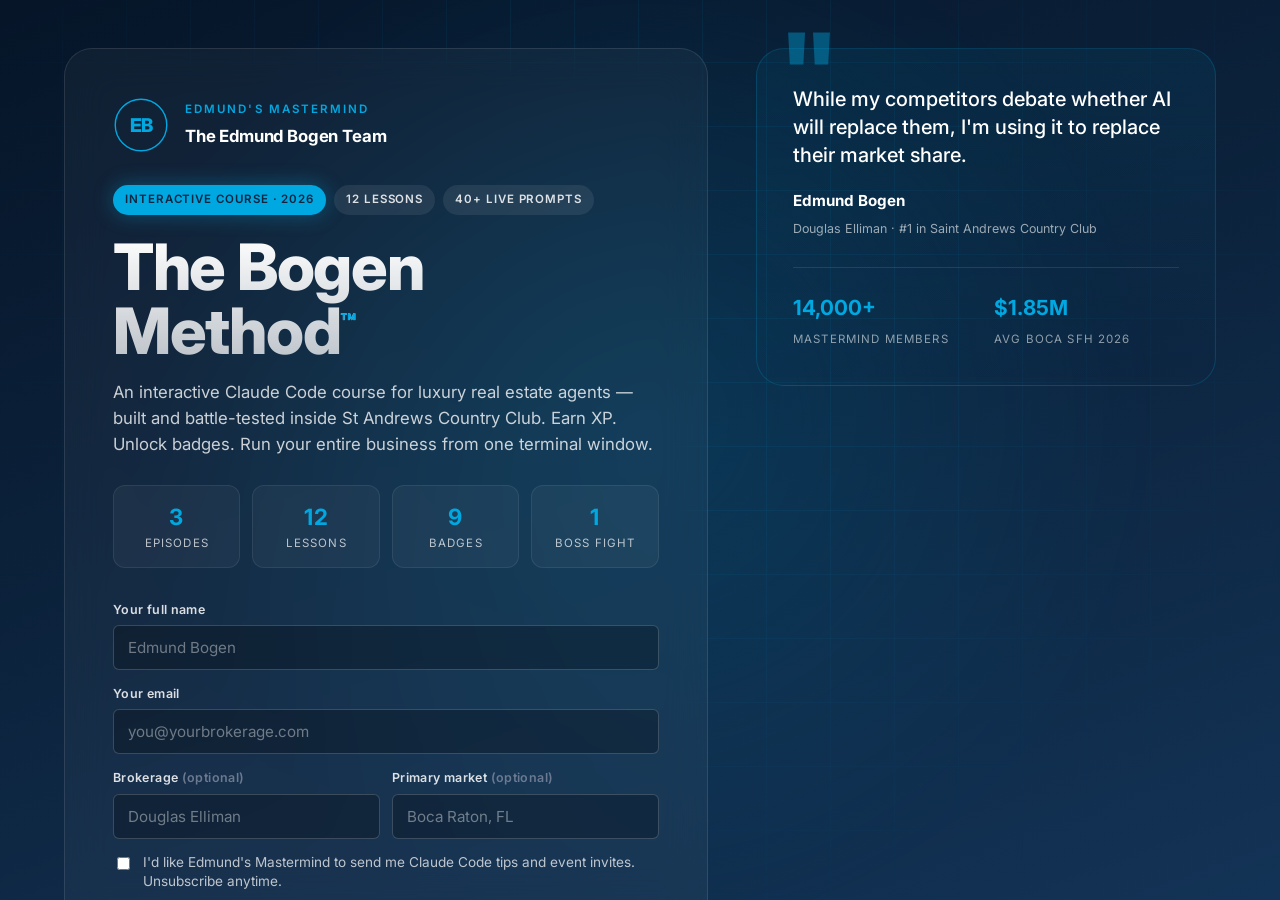
==== commit b6886e86: "Gate page: tagline + meta description now anchor to St Andrews Country Club Co-Authored-By: Claude O" ====
--- a/index.html
+++ b/index.html
@@ -7,7 +7,7 @@
     <title>The Bogen Method — Claude Code for Realtors | Edmund's Mastermind</title>
     <meta
       name="description"
-      content="The interactive Claude Code course for luxury real estate agents. Install, master, and scale your business from the terminal — taught by Edmund Bogen, Douglas Elliman."
+      content="An interactive Claude Code course for luxury real estate agents — built and battle-tested inside St Andrews Country Club. Taught by Edmund Bogen, Douglas Elliman."
     />
     <link rel="preconnect" href="https://fonts.googleapis.com" />
     <link rel="preconnect" href="https://fonts.gstatic.com" crossorigin />
@@ -50,7 +50,7 @@
             The Bogen Method<span class="gate-title-trade">™</span>
           </h1>
           <p class="gate-tagline">
-            An interactive Claude Code course for luxury real estate agents.
+            An interactive Claude Code course for luxury real estate agents — built and battle-tested inside St Andrews Country Club.
             Earn XP. Unlock badges. Run your entire business from one terminal window.
           </p>
 
@@ -213,8 +213,10 @@
       </div>
     </div>
 
+    <script src="js/config.js"></script>
     <script src="js/data.js"></script>
     <script src="js/state.js"></script>
+    <script src="js/cloud.js"></script>
     <script src="js/sfx.js"></script>
     <script src="js/components.js"></script>
     <script src="js/lessons.js"></script>
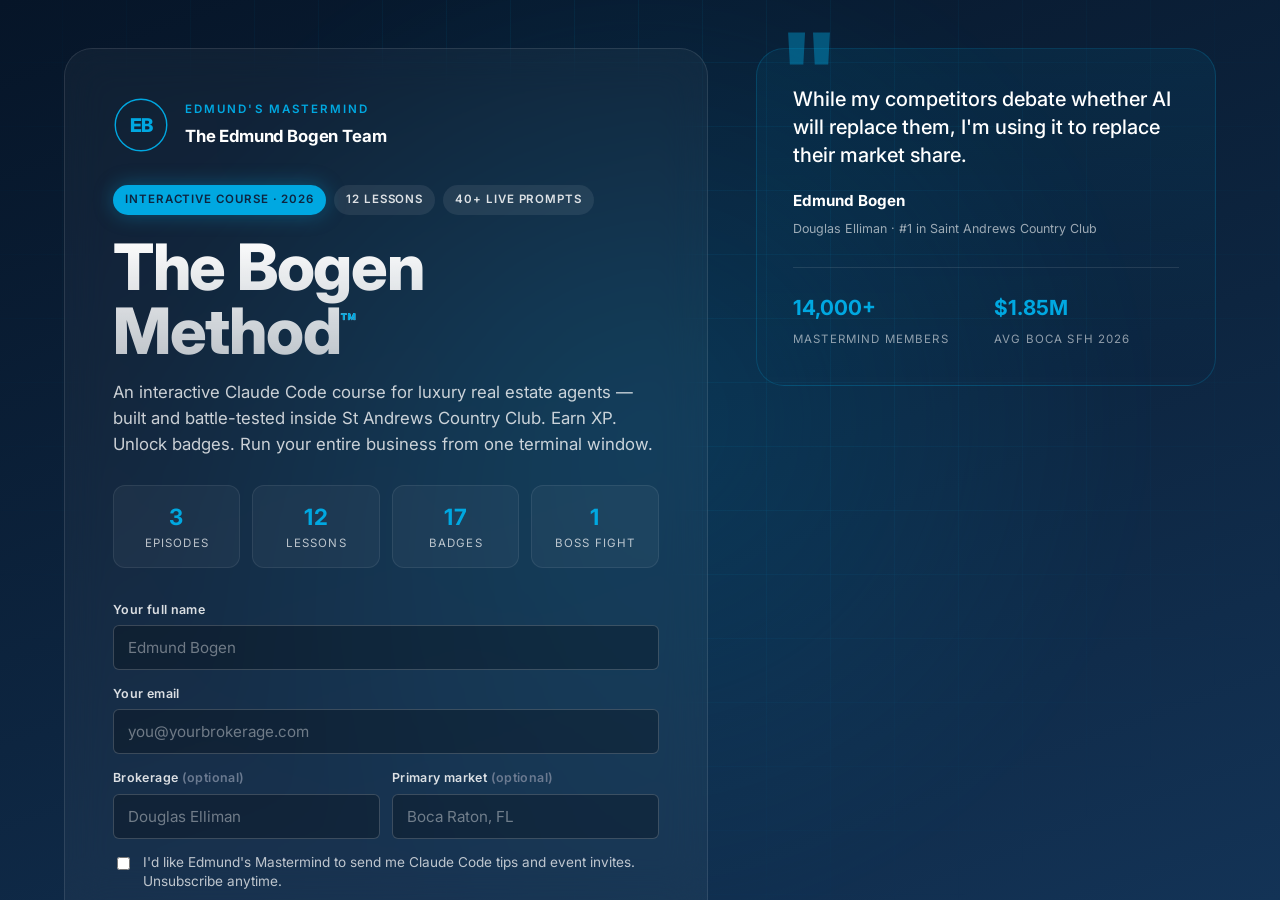
==== commit 8332c87b: "Code-review fixes + daily Notion sync Action - index.html: OG/Twitter share tags + branded 1200x630 " ====
--- a/index.html
+++ b/index.html
@@ -9,6 +9,27 @@
       name="description"
       content="An interactive Claude Code course for luxury real estate agents — built and battle-tested inside St Andrews Country Club. Taught by Edmund Bogen, Douglas Elliman."
     />
+
+    <!-- Open Graph / social share -->
+    <meta property="og:type" content="website" />
+    <meta property="og:site_name" content="Edmund's Mastermind" />
+    <meta property="og:title" content="The Bogen Method™ — Claude Code for Realtors" />
+    <meta
+      property="og:description"
+      content="An interactive Claude Code course for luxury real estate agents — 3 episodes, 12 lessons, 17 badges, 1 boss fight. Run your entire business from one terminal window."
+    />
+    <meta property="og:url" content="https://edmundbogen.github.io/the-bogen-method/" />
+    <meta property="og:image" content="https://edmundbogen.github.io/the-bogen-method/assets/og-image.png" />
+    <meta property="og:image:width" content="1200" />
+    <meta property="og:image:height" content="630" />
+    <meta name="twitter:card" content="summary_large_image" />
+    <meta name="twitter:title" content="The Bogen Method™ — Claude Code for Realtors" />
+    <meta
+      name="twitter:description"
+      content="An interactive Claude Code course for luxury real estate agents. 3 episodes · 12 lessons · 17 badges."
+    />
+    <meta name="twitter:image" content="https://edmundbogen.github.io/the-bogen-method/assets/og-image.png" />
+
     <link rel="preconnect" href="https://fonts.googleapis.com" />
     <link rel="preconnect" href="https://fonts.gstatic.com" crossorigin />
     <link
@@ -57,7 +78,7 @@
           <ul class="gate-stats">
             <li><strong>3</strong>Episodes</li>
             <li><strong>12</strong>Lessons</li>
-            <li><strong>9</strong>Badges</li>
+            <li><strong>17</strong>Badges</li>
             <li><strong>1</strong>Boss fight</li>
           </ul>
 
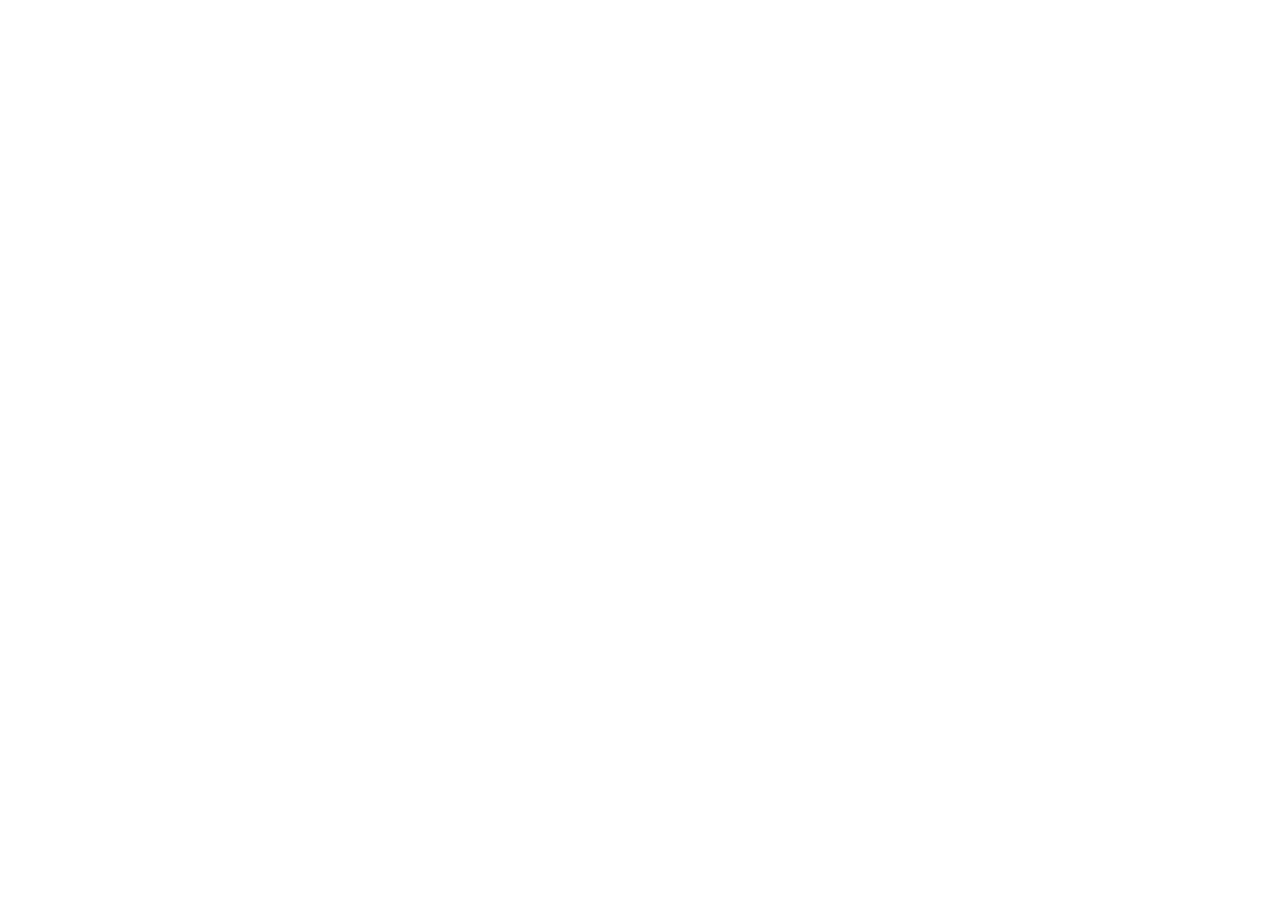
==== commit 4b373597: "Redirect github.io course -> bogen.ai/method (canonical) - index.html now 301-style redirects (canon" ====
--- a/index.html
+++ b/index.html
@@ -3,245 +3,54 @@
   <head>
     <meta charset="utf-8" />
     <meta name="viewport" content="width=device-width, initial-scale=1" />
-    <meta name="theme-color" content="#0d2540" />
-    <title>The Bogen Method — Claude Code for Realtors | Edmund's Mastermind</title>
-    <meta
-      name="description"
-      content="An interactive Claude Code course for luxury real estate agents — built and battle-tested inside St Andrews Country Club. Taught by Edmund Bogen, Douglas Elliman."
-    />
-
-    <!-- Open Graph / social share -->
-    <meta property="og:type" content="website" />
-    <meta property="og:site_name" content="Edmund's Mastermind" />
-    <meta property="og:title" content="The Bogen Method™ — Claude Code for Realtors" />
-    <meta
-      property="og:description"
-      content="An interactive Claude Code course for luxury real estate agents — 3 episodes, 12 lessons, 17 badges, 1 boss fight. Run your entire business from one terminal window."
-    />
-    <meta property="og:url" content="https://edmundbogen.github.io/the-bogen-method/" />
-    <meta property="og:image" content="https://edmundbogen.github.io/the-bogen-method/assets/og-image.png" />
-    <meta property="og:image:width" content="1200" />
-    <meta property="og:image:height" content="630" />
-    <meta name="twitter:card" content="summary_large_image" />
-    <meta name="twitter:title" content="The Bogen Method™ — Claude Code for Realtors" />
-    <meta
-      name="twitter:description"
-      content="An interactive Claude Code course for luxury real estate agents. 3 episodes · 12 lessons · 17 badges."
-    />
-    <meta name="twitter:image" content="https://edmundbogen.github.io/the-bogen-method/assets/og-image.png" />
-
-    <link rel="preconnect" href="https://fonts.googleapis.com" />
-    <link rel="preconnect" href="https://fonts.gstatic.com" crossorigin />
-    <link
-      href="https://fonts.googleapis.com/css2?family=Inter:wght@300;400;500;600;700;800;900&family=JetBrains+Mono:wght@400;500;600;700&display=swap"
-      rel="stylesheet"
-    />
-    <link rel="stylesheet" href="css/style.css" />
-    <link rel="icon" type="image/svg+xml" href="assets/favicon.svg" />
+    <title>The Bogen Method™ has moved → bogen.ai/method</title>
+    <!-- Canonical home is now bogen.ai/method — consolidate SEO authority there. -->
+    <link rel="canonical" href="https://www.bogen.ai/method/" />
+    <meta name="robots" content="noindex, follow" />
+    <!-- Instant redirect, preserving any #hash route (e.g. #ep1, #lesson:2.4). -->
+    <meta http-equiv="refresh" content="0; url=https://www.bogen.ai/method/" />
+    <script>
+      (function () {
+        var hash = window.location.hash || "";
+        window.location.replace("https://www.bogen.ai/method/" + hash);
+      })();
+    </script>
+    <style>
+      body {
+        margin: 0;
+        min-height: 100vh;
+        display: flex;
+        align-items: center;
+        justify-content: center;
+        background: #0d2540;
+        color: #fff;
+        font-family: -apple-system, BlinkMacSystemFont, "Segoe UI", Inter, sans-serif;
+        text-align: center;
+        padding: 24px;
+      }
+      a {
+        color: #00a8e1;
+        font-weight: 700;
+        text-decoration: none;
+      }
+      .eb {
+        font-size: 0.78rem;
+        letter-spacing: 0.12em;
+        text-transform: uppercase;
+        color: #00a8e1;
+        margin-bottom: 10px;
+      }
+    </style>
   </head>
   <body>
-    <!-- ============ ENROLL GATE ============ -->
-    <section id="gate" class="screen screen--gate active">
-      <div class="gate-bg" aria-hidden="true">
-        <div class="gate-grid"></div>
-        <div class="gate-glow"></div>
-      </div>
-      <div class="gate-inner">
-        <div class="gate-card">
-          <div class="gate-brand">
-            <div class="logo-mark" aria-hidden="true">
-              <svg viewBox="0 0 100 100" fill="none">
-                <circle cx="50" cy="50" r="46" stroke="currentColor" stroke-width="2.5" />
-                <text x="50" y="62" text-anchor="middle" font-family="Inter, sans-serif" font-weight="800" font-size="34" fill="currentColor" letter-spacing="-1">EB</text>
-              </svg>
-            </div>
-            <div>
-              <div class="eyebrow">Edmund's Mastermind</div>
-              <div class="brand-name">The Edmund Bogen Team</div>
-            </div>
-          </div>
-
-          <div class="badge-row">
-            <span class="pill pill--accent">Interactive Course · 2026</span>
-            <span class="pill">12 lessons</span>
-            <span class="pill">40+ live prompts</span>
-          </div>
-
-          <h1 class="gate-title">
-            The Bogen Method<span class="gate-title-trade">™</span>
-          </h1>
-          <p class="gate-tagline">
-            An interactive Claude Code course for luxury real estate agents — built and battle-tested inside St Andrews Country Club.
-            Earn XP. Unlock badges. Run your entire business from one terminal window.
-          </p>
-
-          <ul class="gate-stats">
-            <li><strong>3</strong>Episodes</li>
-            <li><strong>12</strong>Lessons</li>
-            <li><strong>17</strong>Badges</li>
-            <li><strong>1</strong>Boss fight</li>
-          </ul>
-
-          <form id="enrollForm" class="gate-form" autocomplete="on" novalidate>
-            <div class="form-row">
-              <label for="fullName">Your full name</label>
-              <input id="fullName" name="fullName" type="text" required placeholder="Edmund Bogen" autocomplete="name" />
-            </div>
-            <div class="form-row">
-              <label for="email">Your email</label>
-              <input id="email" name="email" type="email" required placeholder="you@yourbrokerage.com" autocomplete="email" />
-            </div>
-            <div class="form-row form-row--split">
-              <div>
-                <label for="brokerage">Brokerage <span class="muted">(optional)</span></label>
-                <input id="brokerage" name="brokerage" type="text" placeholder="Douglas Elliman" autocomplete="organization" />
-              </div>
-              <div>
-                <label for="market">Primary market <span class="muted">(optional)</span></label>
-                <input id="market" name="market" type="text" placeholder="Boca Raton, FL" />
-              </div>
-            </div>
-
-            <label class="checkbox-row">
-              <input id="consent" type="checkbox" required />
-              <span>I'd like Edmund's Mastermind to send me Claude Code tips and event invites. Unsubscribe anytime.</span>
-            </label>
-
-            <button id="enrollBtn" type="submit" class="btn btn--primary btn--full">
-              <span>Start Episode 1</span>
-              <span class="btn-arrow">→</span>
-            </button>
-          </form>
-
-          <p class="gate-fineprint">
-            Already enrolled? Progress is saved on this device.
-            <button id="resumeBtn" class="link-btn" type="button">Resume your game →</button>
-          </p>
-        </div>
-
-        <aside class="gate-quote">
-          <div class="gate-quote-mark">"</div>
-          <blockquote>
-            While my competitors debate whether AI will replace them, I'm using it to replace their market share.
-          </blockquote>
-          <cite>
-            <strong>Edmund Bogen</strong>
-            <span>Douglas Elliman · #1 in Saint Andrews Country Club</span>
-          </cite>
-          <div class="gate-quote-stats">
-            <div><strong>14,000+</strong><span>Mastermind members</span></div>
-            <div><strong>$1.85M</strong><span>Avg Boca SFH 2026</span></div>
-          </div>
-        </aside>
-      </div>
-    </section>
-
-    <!-- ============ MAIN APP ============ -->
-    <div id="app" class="app" hidden>
-      <header class="topbar">
-        <div class="topbar-inner">
-          <a class="topbar-brand" href="#" data-route="home">
-            <svg class="topbar-logo" viewBox="0 0 100 100" fill="none" aria-hidden="true">
-              <circle cx="50" cy="50" r="46" stroke="currentColor" stroke-width="2.5" />
-              <text x="50" y="62" text-anchor="middle" font-family="Inter, sans-serif" font-weight="800" font-size="34" fill="currentColor" letter-spacing="-1">EB</text>
-            </svg>
-            <span>The Bogen Method</span>
-          </a>
-          <nav class="topbar-nav" id="topbarNav">
-            <a href="#" data-route="home">Home</a>
-            <a href="#" data-route="ep1">Episode 1</a>
-            <a href="#" data-route="ep2">Episode 2</a>
-            <a href="#" data-route="ep3">Episode 3</a>
-            <a href="#" data-route="tools">Tools</a>
-            <a href="#" data-route="vault">Vault</a>
-            <a href="#" data-route="badges">Badges</a>
-          </nav>
-          <div class="topbar-user">
-            <div class="hud">
-              <div class="hud-item" title="Your level">
-                <span class="hud-label">LVL</span>
-                <span id="hudLevel" class="hud-value">1</span>
-              </div>
-              <div class="hud-item hud-item--xp" title="Experience points">
-                <span class="hud-label">XP</span>
-                <span id="hudXP" class="hud-value">0</span>
-                <div class="hud-xpbar"><div id="hudXPFill" class="hud-xpbar-fill"></div></div>
-              </div>
-              <div class="hud-item hud-item--streak" title="Daily streak">
-                <span class="hud-flame">🔥</span>
-                <span id="hudStreak" class="hud-value">0</span>
-              </div>
-            </div>
-            <button id="userMenuBtn" class="user-menu-btn" aria-label="Account menu">
-              <span id="userInitial">E</span>
-            </button>
-            <div id="userMenu" class="user-menu" hidden>
-              <div class="user-menu-head">
-                <div id="userMenuName"></div>
-                <div id="userMenuEmail" class="muted"></div>
-              </div>
-              <button data-route="vault">My Vault</button>
-              <button data-route="badges">Badges & Stats</button>
-              <button id="exportBtn">Export progress</button>
-              <button id="resetBtn" class="danger">Sign out / reset</button>
-            </div>
-          </div>
-        </div>
-        <div class="topbar-progress"><div id="totalProgress" class="topbar-progress-fill"></div></div>
-      </header>
-
-      <main id="view" class="view"></main>
-
-      <footer class="footer">
-        <div class="footer-inner">
-          <div>
-            <div class="footer-brand">The Edmund Bogen Team</div>
-            <div class="footer-sub">at Douglas Elliman Real Estate · Boca Raton, FL</div>
-          </div>
-          <div class="footer-meta">
-            <span>© 2026 Edmund's Mastermind</span>
-            <span class="dot">·</span>
-            <a href="mailto:edmund@bogenhomes.com">edmund@bogenhomes.com</a>
-            <span class="dot">·</span>
-            <a href="tel:5612357575">561-235-7575</a>
-          </div>
-        </div>
-      </footer>
+    <div>
+      <div class="eb">Edmund's Mastermind</div>
+      <h1>The Bogen Method™ has a new home</h1>
+      <p>
+        Redirecting you to
+        <a href="https://www.bogen.ai/method/">bogen.ai/method</a>…
+      </p>
+      <p>If you aren't redirected, <a href="https://www.bogen.ai/method/">click here</a>.</p>
     </div>
-
-    <!-- ============ TOAST + XP POPS ============ -->
-    <div id="toast" class="toast" role="status" aria-live="polite"></div>
-    <div id="xpStage" class="xp-stage" aria-hidden="true"></div>
-
-    <!-- ============ MODAL ============ -->
-    <div id="modal" class="modal" hidden>
-      <div class="modal-backdrop" data-close></div>
-      <div class="modal-panel" role="dialog" aria-modal="true">
-        <button class="modal-close" id="modalClose" aria-label="Close">×</button>
-        <div id="modalBody"></div>
-      </div>
-    </div>
-
-    <!-- ============ BADGE UNLOCK OVERLAY ============ -->
-    <div id="badgeOverlay" class="badge-overlay" hidden>
-      <div class="badge-overlay-inner">
-        <div class="badge-overlay-rays"></div>
-        <div id="badgeOverlayIcon" class="badge-overlay-icon"></div>
-        <div class="badge-overlay-label">Badge unlocked</div>
-        <div id="badgeOverlayName" class="badge-overlay-name"></div>
-        <div id="badgeOverlayDesc" class="badge-overlay-desc"></div>
-        <button id="badgeOverlayBtn" class="btn btn--primary">Claim +50 XP</button>
-      </div>
-    </div>
-
-    <script src="js/config.js"></script>
-    <script src="js/data.js"></script>
-    <script src="js/state.js"></script>
-    <script src="js/cloud.js"></script>
-    <script src="js/sfx.js"></script>
-    <script src="js/components.js"></script>
-    <script src="js/lessons.js"></script>
-    <script src="js/tools.js"></script>
-    <script src="js/app.js"></script>
   </body>
 </html>
